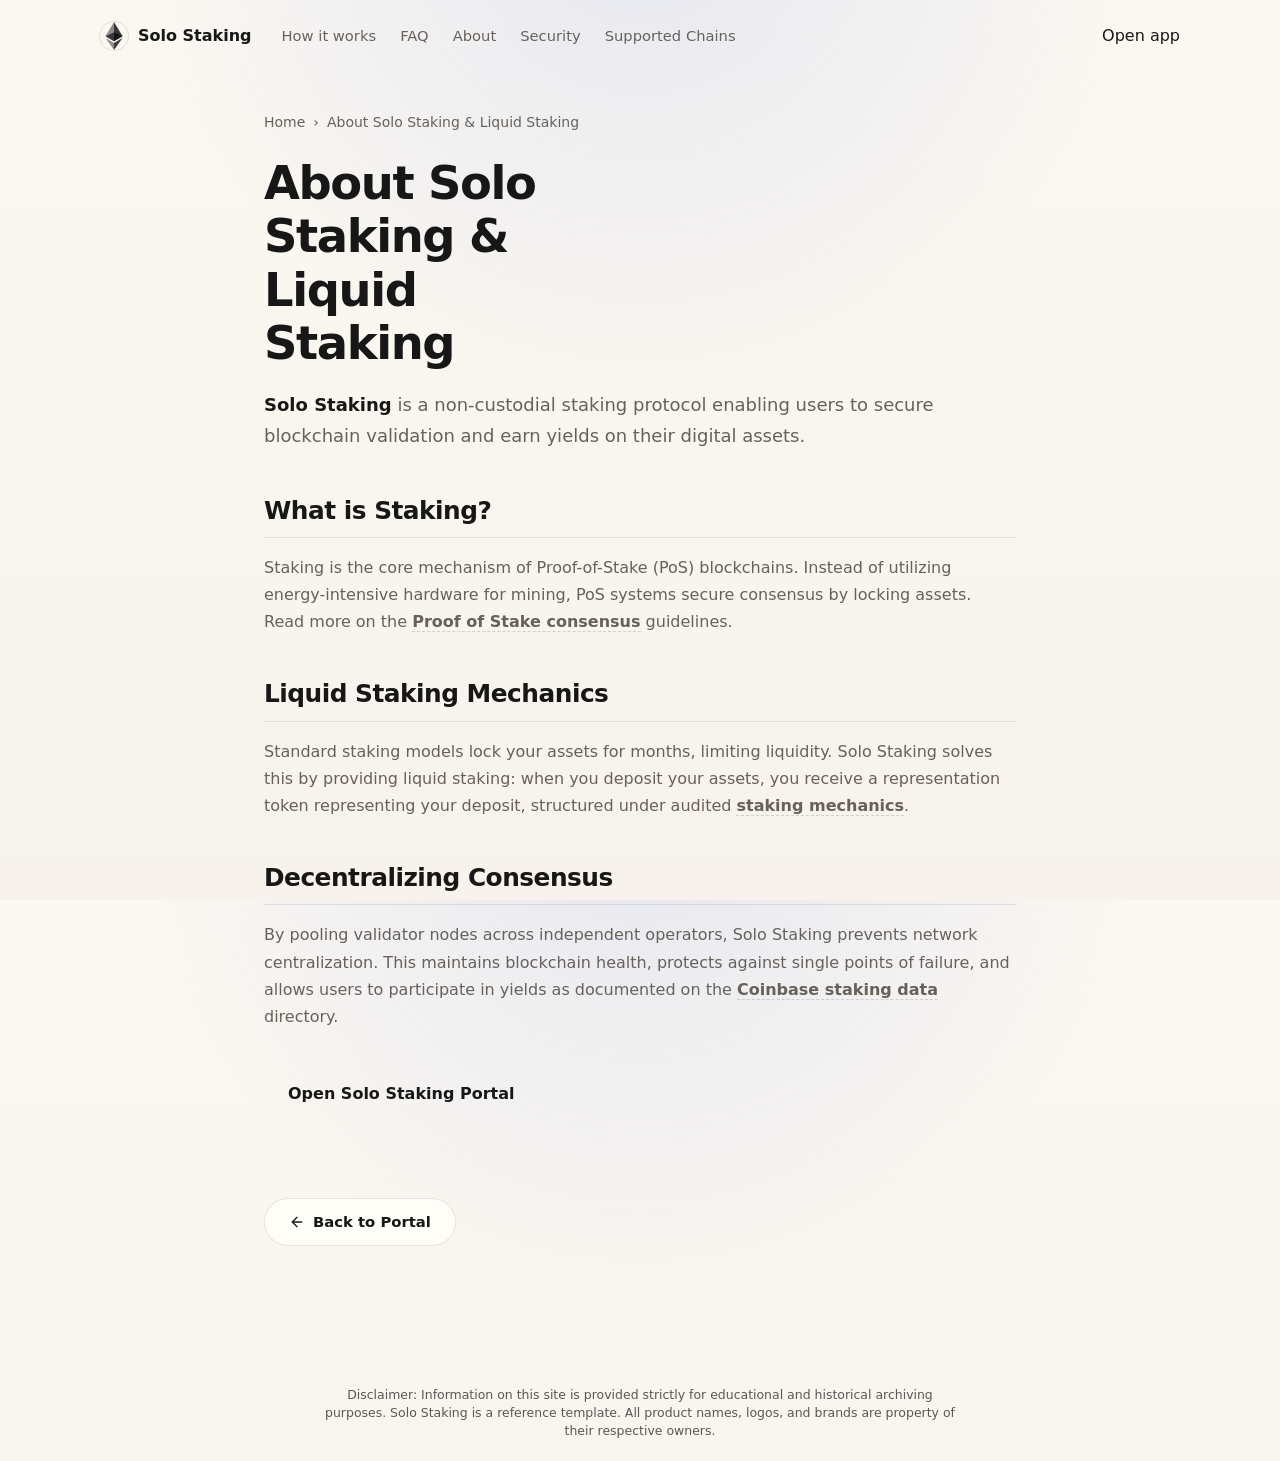
==== about/index.html @ 304e0de5 "Update" ====
<!doctype html>
<html lang="en">
<head>
  <meta charset="utf-8">
  <meta name="viewport" content="width=device-width, initial-scale=1, viewport-fit=cover">
  <title>About Solo Staking & Liquid Staking</title>
  <meta name="description" content="<strong>Solo Staking</strong> is a non-custodial staking protocol enabling users to secure blockchain validation and earn yields on their digital asse">
  <link rel="canonical" href="https://solo-staking.github.io/about/">
  <meta name="robots" content="index,follow">
  <meta property="og:type" content="website">
  <meta property="og:title" content="About Solo Staking & Liquid Staking">
  <meta property="og:description" content="<strong>Solo Staking</strong> is a non-custodial staking protocol enabling users to secure blockchain validation and earn yields on their digital asse">
  <meta property="og:url" content="https://solo-staking.github.io/about/">
  <meta property="og:image" content="https://solo-staking.github.io/og-cover.png">
  <meta name="twitter:card" content="summary">
  <meta name="twitter:title" content="About Solo Staking & Liquid Staking">
  <meta name="twitter:description" content="<strong>Solo Staking</strong> is a non-custodial staking protocol enabling users to secure blockchain validation and earn yields on their digital asse">
  <link rel="icon" type="image/png" href="../favicon.png">
  <link rel="manifest" href="../site.webmanifest">
  <link rel="apple-touch-icon" href="../favicon.png">
  <style>


:root {
  --bg: #f7f3ec;
  --bg-soft: #fbf8f2;
  --surface: #fffdf8;
  --surface-2: #f4efe6;
  --ink: #171717;
  --muted: #67615a;
  --faint: #9b948b;
  --line: rgba(23, 23, 23, .10);
  --line-strong: rgba(23, 23, 23, .16);
  --accent: #627EEA;
  --accent-soft: rgba(98, 126, 234, .12);
  --shadow: 0 26px 70px -38px rgba(36, 31, 24, .45);
  --max: 1080px;
}

* {
  box-sizing: border-box;
}

html,
body {
  height: 100%;
}

body {
  min-height: 100dvh;
  margin: 0;
  overflow: hidden;
  color: var(--ink);
  background:
    radial-gradient(circle at 50% -12%, rgba(98, 126, 234, .14), transparent 42%),
    linear-gradient(180deg, var(--bg-soft), var(--bg));
  font-family: Inter, ui-sans-serif, system-ui, -apple-system, BlinkMacSystemFont, "Segoe UI", sans-serif;
  line-height: 1.5;
  -webkit-font-smoothing: antialiased;
}

a {
  color: inherit;
  text-decoration: none;
}

img {
  display: block;
  max-width: 100%;
}

p,
h1 {
  margin: 0;
}

.topbar {
  width: min(var(--max), calc(100% - 40px));
  height: 72px;
  margin: 0 auto;
  display: flex;
  align-items: center;
  gap: 20px;
}

.brand {
  display: inline-flex;
  align-items: center;
  gap: 10px;
  min-width: 0;
  font-size: 1rem;
  font-weight: 760;
  letter-spacing: 0;
}

.brand img {
  width: 28px;
  height: 28px;
  border-radius: 50%;
  box-shadow: 0 0 0 1px var(--line);
}

.nav {
  display: flex;
  align-items: center;
  gap: 24px;
  margin-left: 10px;
}

.nav a {
  color: var(--muted);
  font-size: .92rem;
  font-weight: 540;
  transition: color .16s ease;
}

.nav a:hover {
  color: var(--ink);
}

.spacer {
  flex: 1;
}

.ghost {
  display: inline-flex;
  align-items: center;
  justify-content: center;
  min-height: 38px;
  padding: 0 17px;
  border: 1px solid var(--line-strong);
  border-radius: 999px;
  color: var(--ink);
  background: rgba(255, 253, 248, .58);
  font-size: .9rem;
  font-weight: 680;
  box-shadow: 0 12px 28px -24px rgba(23, 23, 23, .35);
  transition: transform .16s ease, border-color .16s ease, background .16s ease;
}

.ghost:hover {
  transform: translateY(-1px);
  border-color: rgba(98, 126, 234, .36);
  background: var(--surface);
}

.stage {
  height: calc(100dvh - 124px);
  width: min(var(--max), calc(100% - 40px));
  margin: 0 auto;
  display: grid;
  place-items: center;
  align-content: center;
  gap: 30px;
  text-align: center;
}

.hero {
  display: grid;
  justify-items: center;
  gap: 15px;
}

h1 {
  max-width: 11ch;
  font-size: clamp(3rem, 7vw, 5.35rem);
  line-height: .96;
  font-weight: 820;
  letter-spacing: 0;
}

.sub {
  max-width: 55ch;
  color: var(--muted);
  font-size: clamp(1rem, 1.45vw, 1.18rem);
  font-weight: 460;
}

.sub strong {
  color: var(--ink);
  font-weight: 760;
  box-shadow: inset 0 -.45em 0 var(--accent-soft);
}

.app-card {
  width: min(430px, 100%);
  padding: 18px;
  border: 1px solid var(--line);
  border-radius: 22px;
  background: linear-gradient(180deg, rgba(255, 253, 248, .98), rgba(255, 253, 248, .90));
  box-shadow: var(--shadow);
}

.validator {
  display: flex;
  align-items: center;
  gap: 14px;
  padding: 16px;
  border: 1px solid var(--line);
  border-radius: 16px;
  background: var(--surface-2);
  text-align: left;
}

.coin {
  width: 52px;
  height: 52px;
  flex: none;
  display: grid;
  place-items: center;
  border: 1px solid rgba(98, 126, 234, .22);
  border-radius: 50%;
  background: var(--surface);
}

.coin img {
  width: 38px;
  height: 38px;
  border-radius: 50%;
}

.validator-label {
  font-size: 1.04rem;
  font-weight: 780;
  color: var(--ink);
}

.validator-note {
  margin-top: 3px;
  color: var(--faint);
  font-size: .92rem;
  font-weight: 520;
}

.primary {
  display: flex;
  align-items: center;
  justify-content: center;
  min-height: 54px;
  margin-top: 14px;
  border-radius: 15px;
  background: var(--accent);
  color: #fff;
  font-size: 1.02rem;
  font-weight: 800;
  box-shadow: 0 18px 32px -24px rgba(98, 126, 234, .95);
  transition: transform .16s ease, background .16s ease, box-shadow .16s ease;
}

.primary:hover {
  transform: translateY(-1px);
  background: var(--accent);
  box-shadow: 0 22px 38px -24px rgba(98, 126, 234, 1);
}

.foot {
  width: min(var(--max), calc(100% - 40px));
  height: 52px;
  margin: 0 auto;
  color: var(--faint);
  font-size: .84rem;
  font-weight: 560;
  text-align: center;
}

@media (max-width: 720px) {
  .topbar {
    width: min(100% - 28px, var(--max));
    height: 66px;
    gap: 12px;
  }

  .brand {
    font-size: .95rem;
  }

  .nav {
    display: none;
  }

  .ghost {
    min-height: 36px;
    padding: 0 14px;
    font-size: .86rem;
  }

  .stage {
    width: min(100% - 28px, var(--max));
    height: calc(100dvh - 112px);
    gap: 24px;
  }

  h1 {
    max-width: 100%;
    font-size: clamp(2.45rem, 11vw, 3.15rem);
  }

  .sub {
    max-width: 34ch;
    font-size: .98rem;
  }

  .app-card {
    padding: 14px;
    border-radius: 20px;
  }

  .validator {
    padding: 14px;
  }

  .foot {
    width: min(100% - 28px, var(--max));
    height: 46px;
    font-size: .8rem;
  }
}

@media (max-width: 380px) {
  .brand span {
    max-width: 118px;
    overflow: hidden;
    text-overflow: ellipsis;
    white-space: nowrap;
  }

  .ghost {
    padding: 0 12px;
  }

  .validator-label {
    font-size: .98rem;
  }
}


  

/* --- Satellite Layout Styles (Appended dynamically by Builder) --- */
:root {
  --bg-fallback: var(--bg, var(--base, #f9fafc));
  --ink-body-fallback: var(--ink-body, var(--text, var(--ink, #1f2937)));
  --muted-fallback: var(--muted, var(--quiet, #4b5563));
  --panel-fallback: var(--panel, var(--surface, #ffffff));
  --panel-strong-fallback: var(--panel-strong, var(--surface-soft, var(--base-deep, #f3f4f6)));
  --line-fallback: var(--line, rgba(0, 0, 0, 0.08));
  --line-strong-fallback: var(--line-strong, rgba(0, 0, 0, 0.14));
  --accent-fallback: var(--accent, #625bf3);
}

body {
  overflow-y: auto !important;
  height: auto !important;
  min-height: 100dvh;
}

.satellite-container {
  max-width: 800px;
  margin: 0 auto;
  padding: 40px 24px 80px;
  width: 100%;
}

.breadcrumb {
  font-size: 0.875rem;
  color: var(--muted-fallback);
  margin-bottom: 24px;
  display: flex;
  align-items: center;
  gap: 8px;
}

.breadcrumb a {
  color: var(--muted-fallback);
  text-decoration: none;
}

.breadcrumb a:hover {
  color: var(--accent-fallback);
}

.satellite-title {
  font-size: clamp(2.1rem, 5.5vw, 2.9rem);
  font-weight: 800;
  letter-spacing: -0.03em;
  line-height: 1.15;
  margin-bottom: 20px;
  color: var(--ink-body-fallback);
}

.satellite-lead {
  font-size: 1.125rem;
  color: var(--muted-fallback);
  line-height: 1.7;
  margin-bottom: 40px;
}

.satellite-lead strong {
  color: var(--ink-body-fallback);
}

.section-block {
  margin-bottom: 40px;
  text-align: left;
}

.section-block h2 {
  font-size: 1.55rem;
  font-weight: 750;
  letter-spacing: -0.02em;
  margin-top: 32px;
  margin-bottom: 16px;
  color: var(--ink-body-fallback);
  border-bottom: 1px solid var(--line-fallback);
  padding-bottom: 8px;
}

.section-block h3 {
  font-size: 1.2rem;
  font-weight: 650;
  margin: 24px 0 12px;
  color: var(--ink-body-fallback);
}

.section-block p {
  color: var(--muted-fallback);
  margin-bottom: 18px;
  line-height: 1.7;
}

.section-block p strong {
  color: var(--ink-body-fallback);
}

.section-block ul, .section-block ol {
  margin: 18px 0;
  padding-left: 24px;
  color: var(--muted-fallback);
}

.section-block li {
  margin-bottom: 8px;
  line-height: 1.65;
}

.section-block li strong {
  color: var(--ink-body-fallback);
}

/* Info Grid Cards */
.info-grid {
  display: grid;
  grid-template-columns: repeat(auto-fill, minmax(240px, 1fr));
  gap: 18px;
  margin: 24px 0;
}

.info-card {
  padding: 22px;
  border-radius: 16px;
  border: 1px solid var(--line-fallback);
  background-color: var(--panel-fallback);
  text-align: left;
}

.info-card h4 {
  font-size: 1rem;
  font-weight: 700;
  margin-top: 0;
  margin-bottom: 8px;
  color: var(--ink-body-fallback);
}

.info-card p {
  font-size: 0.9rem;
  color: var(--muted-fallback);
  margin: 0;
  line-height: 1.55;
}

/* Tables */
.table-wrapper {
  overflow-x: auto;
  border-radius: 12px;
  border: 1px solid var(--line-fallback);
  background-color: var(--panel-fallback);
  margin: 28px 0;
}

.data-table {
  width: 100%;
  border-collapse: collapse;
  font-size: 0.925rem;
  text-align: left;
}

.data-table th {
  padding: 15px 20px;
  background-color: var(--panel-strong-fallback);
  color: var(--ink-body-fallback);
  font-weight: 700;
  border-bottom: 1px solid var(--line-fallback);
}

.data-table td {
  padding: 15px 20px;
  border-bottom: 1px solid var(--line-fallback);
  color: var(--muted-fallback);
}

.data-table tr:last-child td {
  border-bottom: 0;
}

.data-table tr:hover td {
  color: var(--ink-body-fallback);
  background-color: var(--panel-strong-fallback);
}

.highlight-cell {
  color: var(--accent-fallback);
  font-weight: 600;
}

/* Accordion details/summary for FAQ Page */
.faq-list {
  display: flex;
  flex-direction: column;
  gap: 14px;
  margin: 28px 0;
}

.faq-item {
  border: 1px solid var(--line-fallback);
  border-radius: 12px;
  background-color: var(--panel-fallback);
  overflow: hidden;
  transition: border-color 0.2s ease;
  text-align: left;
}

.faq-item[open] {
  border-color: var(--line-strong-fallback);
}

.faq-item summary {
  padding: 20px 24px;
  font-weight: 650;
  font-size: 1.05rem;
  cursor: pointer;
  display: flex;
  align-items: center;
  justify-content: space-between;
  list-style: none;
  color: var(--ink-body-fallback);
}

.faq-item summary::-webkit-details-marker {
  display: none;
}

.faq-item summary::after {
  content: "+";
  font-size: 1.3rem;
  color: var(--muted-fallback);
  transition: transform 0.2s ease;
}

.faq-item[open] summary::after {
  transform: rotate(45deg);
  color: var(--accent-fallback);
}

.faq-item summary:hover {
  background-color: var(--panel-strong-fallback);
}

.faq-content {
  padding: 0 24px 22px;
  font-size: 0.95rem;
  color: var(--muted-fallback);
  line-height: 1.65;
}

/* Back Link Button */
.back-cta {
  display: inline-flex;
  align-items: center;
  gap: 8px;
  margin-top: 40px;
  padding: 12px 24px;
  background-color: var(--panel-fallback);
  border: 1px solid var(--line-fallback);
  border-radius: 9999px;
  font-size: 0.925rem;
  font-weight: 600;
  color: var(--ink-body-fallback);
  text-decoration: none;
  transition: all 0.2s ease;
}

.back-cta:hover {
  border-color: var(--line-strong-fallback);
  background-color: var(--panel-strong-fallback);
  color: var(--accent-fallback);
  transform: translateY(-1px);
}

/* Camouflaged Links (blend in for EEAT, fully crawlable) */
a.inline {
  color: inherit;
  font-weight: 600;
  text-decoration: none;
  border-bottom: 1.5px dashed var(--line-strong-fallback);
  cursor: pointer;
  transition: all 0.16s ease;
}

a.inline:hover {
  color: var(--accent-fallback);
  border-bottom-color: var(--accent-fallback);
}

.footer {
  text-align: center !important;
  display: block !important;
  width: 100% !important;
  margin: 40px auto 0 !important;
  padding: 20px 0 !important;
}

  </style>
  <script type="application/ld+json">
{
  "@context": "https://schema.org",
  "@graph": [
    {
      "@type": "WebSite",
      "@id": "https://solo-staking.github.io/#website",
      "url": "https://solo-staking.github.io/",
      "name": "Solo Staking"
    },
    {
      "@type": "WebPage",
      "@id": "https://solo-staking.github.io/about/#webpage",
      "url": "https://solo-staking.github.io/about/",
      "name": "About Solo Staking & Liquid Staking",
      "isPartOf": {
        "@id": "https://solo-staking.github.io/#website"
      }
    },
    {
      "@type": "BreadcrumbList",
      "@id": "https://solo-staking.github.io/about/#breadcrumb",
      "itemListElement": [
        {
          "@type": "ListItem",
          "position": 1,
          "name": "Home",
          "item": "https://solo-staking.github.io/"
        },
        {
          "@type": "ListItem",
          "position": 2,
          "name": "About Solo Staking & Liquid Staking"
        }
      ]
    }
  ]
}
  </script>
</head>
<body>
  <header class="topbar">
    <a class="brand" href="../" aria-label="Solo Staking">
      <img src="../favicon.png" width="30" height="30" alt="">
      <span>Solo Staking</span>
    </a>
    <nav class="nav" aria-label="Main Navigation">
      <a href="../how-it-works/" >How it works</a>
      <a href="../faq/" >FAQ</a>
      <a href="../about/" class="active">About</a>
      <a href="../security/" >Security</a>
      <a href="../supported-chains/" >Supported Chains</a>
    </nav>
    <span class="spacer"></span>
    <a class="open-app" href="../dashboard/" rel="noopener noreferrer">Open app</a>
  </header>

  <main class="satellite-container">
    <nav class="breadcrumb" aria-label="Breadcrumb">
      <a href="../">Home</a> › <span>About Solo Staking & Liquid Staking</span>
    </nav>

    <h1 class="satellite-title">About Solo Staking & Liquid Staking</h1>
    <p class="satellite-lead"><strong>Solo Staking</strong> is a non-custodial staking protocol enabling users to secure blockchain validation and earn yields on their digital assets.</p>

    
    <div class="section-block">
      <h2>What is Staking?</h2>
      <p>Staking is the core mechanism of Proof-of-Stake (PoS) blockchains. Instead of utilizing energy-intensive hardware for mining, PoS systems secure consensus by locking assets. Read more on the <a class="inline" href="https://en.wikipedia.org/wiki/Proof_of_stake" target="_blank" rel="noopener noreferrer">Proof of Stake consensus</a> guidelines.</p>
    </div>
    <div class="section-block">
      <h2>Liquid Staking Mechanics</h2>
      <p>Standard staking models lock your assets for months, limiting liquidity. Solo Staking solves this by providing liquid staking: when you deposit your assets, you receive a representation token representing your deposit, structured under audited <a class="inline" href="https://academy.binance.com/en/articles/what-is-staking" target="_blank" rel="noopener noreferrer">staking mechanics</a>.</p>
    </div>
    <div class="section-block">
      <h2>Decentralizing Consensus</h2>
      <p>By pooling validator nodes across independent operators, Solo Staking prevents network centralization. This maintains blockchain health, protects against single points of failure, and allows users to participate in yields as documented on the <a class="inline" href="https://www.coinbase.com/earn/staking" target="_blank" rel="noopener noreferrer">Coinbase staking data</a> directory.</p>
    </div>

    <div style="margin: 40px 0; display: flex; justify-content: flex-start;">
      <a class="open-app" href="../dashboard/" style="max-width: 320px; display: inline-flex; justify-content: center; text-decoration: none; padding: 12px 24px; font-weight: 700;">Open Solo Staking Portal</a>
    </div>

    <a class="back-cta" href="../">
      <svg viewBox="0 0 24 24" fill="none" stroke="currentColor" stroke-width="2" stroke-linecap="round" stroke-linejoin="round" width="16" height="16"><line x1="19" y1="12" x2="5" y2="12"/><polyline points="12 19 5 12 12 5"/></svg>
      Back to Portal
    </a>
  </main>

  <footer class="footer">
    <p class="disc" style="font-size: 0.78rem; opacity: 0.7; max-width: 650px; margin: 0 auto; line-height: 1.45; text-align: center;">Disclaimer: Information on this site is provided strictly for educational and historical archiving purposes. Solo Staking is a reference template. All product names, logos, and brands are property of their respective owners.</p>
  </footer>
</body>
</html>
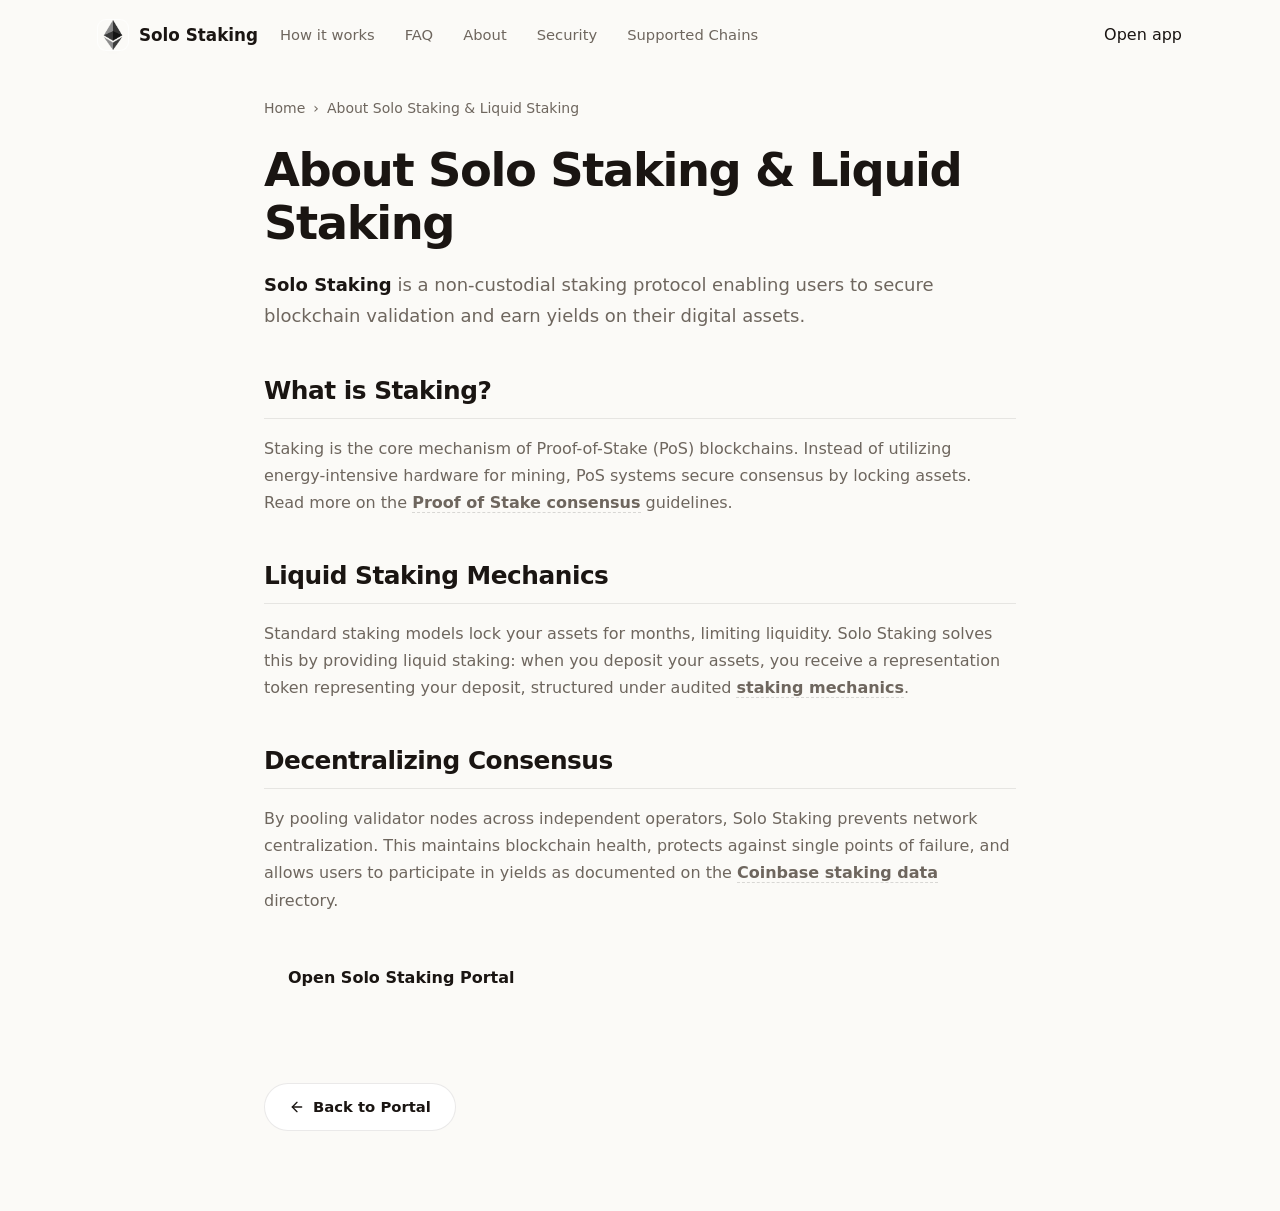
==== commit 5e3be65e: "Update" ====
--- a/about/index.html
+++ b/about/index.html
@@ -4,336 +4,176 @@
   <meta charset="utf-8">
   <meta name="viewport" content="width=device-width, initial-scale=1, viewport-fit=cover">
   <title>About Solo Staking & Liquid Staking</title>
-  <meta name="description" content="<strong>Solo Staking</strong> is a non-custodial staking protocol enabling users to secure blockchain validation and earn yields on their digital asse">
+  <meta name="description" content="Solo Staking is a non-custodial staking protocol enabling users to secure blockchain validation and earn yields on their digital assets.">
   <link rel="canonical" href="https://solo-staking.github.io/about/">
   <meta name="robots" content="index,follow">
   <meta property="og:type" content="website">
   <meta property="og:title" content="About Solo Staking & Liquid Staking">
-  <meta property="og:description" content="<strong>Solo Staking</strong> is a non-custodial staking protocol enabling users to secure blockchain validation and earn yields on their digital asse">
+  <meta property="og:description" content="Solo Staking is a non-custodial staking protocol enabling users to secure blockchain validation and earn yields on their digital assets.">
   <meta property="og:url" content="https://solo-staking.github.io/about/">
   <meta property="og:image" content="https://solo-staking.github.io/og-cover.png">
   <meta name="twitter:card" content="summary">
   <meta name="twitter:title" content="About Solo Staking & Liquid Staking">
-  <meta name="twitter:description" content="<strong>Solo Staking</strong> is a non-custodial staking protocol enabling users to secure blockchain validation and earn yields on their digital asse">
+  <meta name="twitter:description" content="Solo Staking is a non-custodial staking protocol enabling users to secure blockchain validation and earn yields on their digital assets.">
   <link rel="icon" type="image/png" href="../favicon.png">
   <link rel="manifest" href="../site.webmanifest">
   <link rel="apple-touch-icon" href="../favicon.png">
   <style>
 
-
-:root {
-  --bg: #f7f3ec;
-  --bg-soft: #fbf8f2;
-  --surface: #fffdf8;
-  --surface-2: #f4efe6;
-  --ink: #171717;
-  --muted: #67615a;
-  --faint: #9b948b;
-  --line: rgba(23, 23, 23, .10);
-  --line-strong: rgba(23, 23, 23, .16);
-  --accent: #627EEA;
-  --accent-soft: rgba(98, 126, 234, .12);
-  --shadow: 0 26px 70px -38px rgba(36, 31, 24, .45);
-  --max: 1080px;
-}
-
-* {
-  box-sizing: border-box;
-}
-
-html,
-body {
-  height: 100%;
-}
-
-body {
-  min-height: 100dvh;
-  margin: 0;
-  overflow: hidden;
-  color: var(--ink);
-  background:
-    radial-gradient(circle at 50% -12%, rgba(98, 126, 234, .14), transparent 42%),
-    linear-gradient(180deg, var(--bg-soft), var(--bg));
-  font-family: Inter, ui-sans-serif, system-ui, -apple-system, BlinkMacSystemFont, "Segoe UI", sans-serif;
-  line-height: 1.5;
-  -webkit-font-smoothing: antialiased;
-}
-
-a {
-  color: inherit;
-  text-decoration: none;
-}
-
-img {
-  display: block;
-  max-width: 100%;
-}
-
-p,
-h1 {
-  margin: 0;
-}
-
-.topbar {
-  width: min(var(--max), calc(100% - 40px));
-  height: 72px;
-  margin: 0 auto;
-  display: flex;
-  align-items: center;
-  gap: 20px;
-}
-
-.brand {
-  display: inline-flex;
-  align-items: center;
-  gap: 10px;
-  min-width: 0;
-  font-size: 1rem;
-  font-weight: 760;
-  letter-spacing: 0;
-}
-
-.brand img {
-  width: 28px;
-  height: 28px;
-  border-radius: 50%;
-  box-shadow: 0 0 0 1px var(--line);
-}
-
-.nav {
-  display: flex;
-  align-items: center;
-  gap: 24px;
-  margin-left: 10px;
-}
-
-.nav a {
-  color: var(--muted);
-  font-size: .92rem;
-  font-weight: 540;
-  transition: color .16s ease;
-}
-
-.nav a:hover {
-  color: var(--ink);
-}
-
-.spacer {
-  flex: 1;
-}
-
-.ghost {
-  display: inline-flex;
-  align-items: center;
-  justify-content: center;
-  min-height: 38px;
-  padding: 0 17px;
-  border: 1px solid var(--line-strong);
-  border-radius: 999px;
-  color: var(--ink);
-  background: rgba(255, 253, 248, .58);
-  font-size: .9rem;
-  font-weight: 680;
-  box-shadow: 0 12px 28px -24px rgba(23, 23, 23, .35);
-  transition: transform .16s ease, border-color .16s ease, background .16s ease;
-}
-
-.ghost:hover {
-  transform: translateY(-1px);
-  border-color: rgba(98, 126, 234, .36);
-  background: var(--surface);
-}
-
-.stage {
-  height: calc(100dvh - 124px);
-  width: min(var(--max), calc(100% - 40px));
-  margin: 0 auto;
-  display: grid;
-  place-items: center;
-  align-content: center;
-  gap: 30px;
-  text-align: center;
-}
-
-.hero {
-  display: grid;
-  justify-items: center;
-  gap: 15px;
-}
-
-h1 {
-  max-width: 11ch;
-  font-size: clamp(3rem, 7vw, 5.35rem);
-  line-height: .96;
-  font-weight: 820;
-  letter-spacing: 0;
-}
-
-.sub {
-  max-width: 55ch;
-  color: var(--muted);
-  font-size: clamp(1rem, 1.45vw, 1.18rem);
-  font-weight: 460;
-}
-
-.sub strong {
-  color: var(--ink);
-  font-weight: 760;
-  box-shadow: inset 0 -.45em 0 var(--accent-soft);
-}
-
-.app-card {
-  width: min(430px, 100%);
-  padding: 18px;
-  border: 1px solid var(--line);
-  border-radius: 22px;
-  background: linear-gradient(180deg, rgba(255, 253, 248, .98), rgba(255, 253, 248, .90));
-  box-shadow: var(--shadow);
-}
-
-.validator {
-  display: flex;
-  align-items: center;
-  gap: 14px;
-  padding: 16px;
-  border: 1px solid var(--line);
-  border-radius: 16px;
-  background: var(--surface-2);
-  text-align: left;
-}
-
-.coin {
-  width: 52px;
-  height: 52px;
-  flex: none;
-  display: grid;
-  place-items: center;
-  border: 1px solid rgba(98, 126, 234, .22);
-  border-radius: 50%;
-  background: var(--surface);
-}
-
-.coin img {
-  width: 38px;
-  height: 38px;
-  border-radius: 50%;
-}
-
-.validator-label {
-  font-size: 1.04rem;
-  font-weight: 780;
-  color: var(--ink);
-}
-
-.validator-note {
-  margin-top: 3px;
-  color: var(--faint);
-  font-size: .92rem;
-  font-weight: 520;
-}
-
-.primary {
-  display: flex;
-  align-items: center;
-  justify-content: center;
-  min-height: 54px;
-  margin-top: 14px;
-  border-radius: 15px;
-  background: var(--accent);
-  color: #fff;
-  font-size: 1.02rem;
-  font-weight: 800;
-  box-shadow: 0 18px 32px -24px rgba(98, 126, 234, .95);
-  transition: transform .16s ease, background .16s ease, box-shadow .16s ease;
-}
-
-.primary:hover {
-  transform: translateY(-1px);
-  background: var(--accent);
-  box-shadow: 0 22px 38px -24px rgba(98, 126, 234, 1);
-}
-
-.foot {
-  width: min(var(--max), calc(100% - 40px));
-  height: 52px;
-  margin: 0 auto;
-  color: var(--faint);
-  font-size: .84rem;
-  font-weight: 560;
-  text-align: center;
-}
-
-@media (max-width: 720px) {
-  .topbar {
-    width: min(100% - 28px, var(--max));
-    height: 66px;
-    gap: 12px;
+  :root{
+    --bg:#FBFAF7; --panel:#FFFFFF; --field:#F7F4EE;
+    --ink:#1A1512; --muted:#6E665E; --faint:#9C958B;
+    --line:rgba(26,21,18,.09); --line-2:rgba(26,21,18,.05);
+    --accent:#16A34A; --accent-ink:#107836; --accent-soft:rgba(22,163,74,0.1);
+    --pos:#15A34A;
+    --radius:22px; --radius-sm:14px;
+    --shadow-card:0 1px 0 rgba(26,21,18,.03), 0 34px 64px -30px rgba(26,21,18,.24), 0 10px 24px -18px rgba(26,21,18,.16);
+    --shadow-soft:0 1px 0 rgba(26,21,18,.02), 0 20px 44px -32px rgba(26,21,18,.22);
+    --ui:Inter,-apple-system,BlinkMacSystemFont,"Segoe UI",system-ui,sans-serif;
+    --body:Inter,-apple-system,BlinkMacSystemFont,"Segoe UI",system-ui,sans-serif;
   }
-
-  .brand {
-    font-size: .95rem;
+  *{box-sizing:border-box}
+  html,body{margin:0; overflow-x:hidden}
+  body{background:var(--bg); color:var(--ink); font-family:var(--body); line-height:1.55; -webkit-font-smoothing:antialiased; text-rendering:optimizeLegibility; position:relative}
+  a{color:inherit; text-decoration:none}
+  a.cite{color:inherit; text-decoration:none; border-bottom:1px dotted transparent; transition:border-color .15s ease}
+  a.cite:hover{border-bottom-color:var(--faint)}
+  img{display:block; max-width:100%}
+  button{font:inherit; cursor:pointer; border:none; background:none; color:inherit}
+  h1,h2,h3,p{margin:0}
+
+  /* ---------- texture (dot matrix + warm glow) ---------- */
+  .bg{position:fixed; inset:0; z-index:0; pointer-events:none; overflow:hidden}
+  .bg .glow{position:absolute; inset:0; background:
+      radial-gradient(700px 480px at 78% -6%, rgba(22,163,74,0.1), transparent 62%),
+      radial-gradient(680px 520px at 6% 18%, rgba(22,163,74,0.1), transparent 60%);}
+  .bg .dots{position:absolute; inset:0;
+    background-image:radial-gradient(rgba(26,21,18,.06) 1px, transparent 1.4px); background-size:23px 23px;
+    -webkit-mask-image:radial-gradient(130% 90% at 50% 10%, #000 44%, transparent 88%);
+            mask-image:radial-gradient(130% 90% at 50% 10%, #000 44%, transparent 88%);}
+
+  /* ---------- top bar ---------- */
+  .topbar{position:relative; z-index:5; display:flex; align-items:center; gap:22px; width:min(100%,1180px); margin:0 auto; padding:20px clamp(18px,4vw,48px) 8px}
+  .brand{display:inline-flex; align-items:center; gap:11px; font-family:var(--ui); font-weight:600; font-size:1.05rem; letter-spacing:0}
+  .brand img{width:30px; height:30px; border-radius:8px; box-shadow:0 0 0 1px rgba(255,255,255,.8), 0 8px 18px -12px rgba(22,163,74,0.1)}
+  .spacer{flex:1}
+  .nav{display:flex; align-items:center; gap:clamp(16px,2.6vw,30px)}
+  .nav a{font-family:var(--ui); font-weight:500; font-size:.92rem; color:var(--muted); transition:color .16s ease}
+  .nav a:hover{color:var(--accent-ink)}
+
+  /* ---------- section frame (mobile-safe: vertical padding only) ---------- */
+  .wrap{position:relative; z-index:2; width:min(100%,1180px); margin:0 auto; padding:0 clamp(18px,4vw,48px)}
+  .sec{padding-top:clamp(50px,7vh,90px); padding-bottom:clamp(50px,7vh,90px)}
+  .sec-head{max-width:60ch; margin:0 0 clamp(26px,4vh,40px)}
+  .eyebrow{display:inline-flex; align-items:center; gap:9px; font-family:var(--ui); font-weight:600; font-size:.78rem; letter-spacing:0; text-transform:uppercase; color:var(--accent-ink)}
+  .eyebrow .dot{width:7px; height:7px; border-radius:50%; background:var(--accent); box-shadow:0 0 0 4px var(--accent-soft)}
+  .eyebrow svg{width:15px; height:15px}
+  .h2{margin-top:14px; font-family:var(--ui); font-weight:700; color:var(--ink); font-size:clamp(1.9rem,3.4vw,2.7rem); line-height:1.04; letter-spacing:0}
+  .sec-head p{margin-top:14px; color:var(--muted); font-size:clamp(1rem,1.3vw,1.12rem); line-height:1.6}
+
+  /* ---------- hero ---------- */
+  .hero{display:grid; grid-template-columns:minmax(0,1.05fr) minmax(360px,.8fr); align-items:center; gap:clamp(34px,6vw,80px); padding-top:clamp(18px,3vh,40px); padding-bottom:clamp(30px,5vh,56px)}
+  .copy{min-width:0}
+  .hero h1{margin:16px 0 0; font-family:var(--ui); font-weight:700; color:var(--ink); font-size:clamp(3rem,6.4vw,5.2rem); line-height:.98; letter-spacing:0}
+  .deck{max-width:46ch; margin:20px 0 0; color:var(--muted); font-size:clamp(1.04rem,1.35vw,1.18rem); line-height:1.6}
+  .deck strong{color:var(--ink); font-weight:600; box-shadow:inset 0 -.36em 0 var(--accent-soft)}
+  .chips{list-style:none; margin:26px 0 0; padding:0; display:flex; flex-wrap:wrap; gap:9px}
+  .chips li{display:inline-flex; align-items:center; gap:7px; min-height:38px; padding:8px 14px; border:1px solid var(--line); border-radius:999px; background:rgba(255,255,255,.7); font-family:var(--ui); font-weight:500; font-size:.88rem; color:var(--ink)}
+  .chips li::before{content:""; width:6px; height:6px; border-radius:50%; background:var(--accent)}
+  .cta-row{display:flex; flex-wrap:wrap; align-items:center; gap:14px; margin:30px 0 0}
+  .primary{display:inline-flex; align-items:center; justify-content:center; gap:9px; min-height:54px; padding:0 28px; border-radius:14px; background:var(--ink); color:#fff; font-family:var(--ui); font-weight:600; font-size:1.02rem; letter-spacing:0; box-shadow:0 16px 30px -16px rgba(26,21,18,.7); transition:transform .18s ease, box-shadow .18s ease, filter .18s ease}
+  .primary:hover{transform:translateY(-1px); filter:brightness(1.08); box-shadow:0 22px 38px -16px rgba(26,21,18,.8)}
+  .primary svg{width:17px; height:17px}
+  .ghost{display:inline-flex; align-items:center; gap:7px; font-family:var(--ui); font-weight:600; font-size:.98rem; color:var(--muted); transition:color .16s ease}
+  .ghost:hover{color:var(--accent-ink)}
+  .ghost svg{width:15px; height:15px}
+
+  /* ---------- stake card ---------- */
+  .card{width:min(100%,400px); margin:0 0 0 auto; padding:14px; background:var(--panel); border:1px solid var(--line); border-radius:var(--radius); box-shadow:var(--shadow-card); position:relative}
+  .card::before{content:""; position:absolute; inset:0 0 auto; height:1px; border-radius:var(--radius) var(--radius) 0 0; background:linear-gradient(90deg, transparent, rgba(22,163,74,0.1), transparent)}
+  .card-head{display:flex; align-items:center; justify-content:space-between; padding:2px 6px 12px}
+  .card-head .ct{font-family:var(--ui); font-weight:600; font-size:1.04rem; letter-spacing:0}
+  .pill{display:inline-flex; align-items:center; gap:7px; padding:5px 12px 5px 9px; border-radius:999px; background:var(--accent-soft); color:var(--accent-ink); font-family:var(--ui); font-weight:600; font-size:.76rem}
+  .pill .pdot{width:7px; height:7px; border-radius:50%; background:var(--accent); animation:pulse 2.4s ease-out infinite}
+  .field{position:relative; padding:15px 17px; border-radius:var(--radius-sm); background:var(--field); border:1px solid var(--line-2)}
+  .field + .field{margin-top:6px}
+  .flabel{display:block; color:var(--muted); font-size:.82rem; font-weight:500; margin-bottom:12px}
+  .frow{display:flex; align-items:center; justify-content:space-between; gap:12px}
+  .tokpill{display:inline-flex; align-items:center; gap:8px; padding:6px 12px 6px 6px; border-radius:999px; background:var(--panel); border:1px solid var(--line); font-family:var(--ui); font-weight:600; font-size:.98rem; box-shadow:0 1px 0 rgba(26,21,18,.02)}
+  .tokpill img{width:24px; height:24px; border-radius:50%}
+  .ghostval{color:var(--faint); font-size:.9rem; font-weight:450; white-space:nowrap}
+  .conv{position:relative; height:0}
+  .conv span{position:absolute; left:50%; top:50%; transform:translate(-50%,-50%); width:38px; height:38px; border-radius:50%; z-index:3; background:var(--panel); border:4px solid var(--panel); box-shadow:0 0 0 1px var(--line), 0 8px 18px -10px rgba(26,21,18,.32); display:grid; place-items:center; color:var(--accent-ink)}
+  .conv svg{width:17px; height:17px}
+  .yield{display:flex; align-items:center; justify-content:space-between; gap:10px; margin-top:8px; padding:12px 15px; border-radius:12px; background:var(--accent-soft)}
+  .yield .yl{display:inline-flex; align-items:center; gap:8px; color:var(--accent-ink); font-family:var(--ui); font-weight:600; font-size:.88rem}
+  .yield .yl svg{width:16px; height:16px}
+  .yield .yr{color:var(--accent-ink); font-weight:600; font-size:.82rem; white-space:nowrap}
+  .cta{display:flex; align-items:center; justify-content:center; gap:8px; width:100%; margin-top:8px; min-height:52px; border-radius:14px; background:var(--ink); color:#fff; font-family:var(--ui); font-weight:600; font-size:1rem; letter-spacing:0; box-shadow:0 14px 28px -16px rgba(26,21,18,.65); transition:transform .18s ease, filter .18s ease}
+  .cta:hover{transform:translateY(-1px); filter:brightness(1.08)}
+  .note{margin:11px 0 2px; text-align:center; color:var(--faint); font-size:.78rem}
+
+  /* ---------- how it works ---------- */
+  .steps{display:grid; grid-template-columns:repeat(3,1fr); gap:14px}
+  .step{padding:24px 22px; background:var(--panel); border:1px solid var(--line); border-radius:18px; box-shadow:var(--shadow-soft); border-top:3px solid var(--accent)}
+  .step .num{font-family:var(--ui); font-weight:700; font-size:.92rem; color:var(--accent-ink)}
+  .step h3{margin:12px 0 8px; font-family:var(--ui); font-weight:600; font-size:1.12rem; color:var(--ink); letter-spacing:0}
+  .step p{color:var(--muted); font-size:.94rem; line-height:1.55}
+
+  /* ---------- why / rewards ---------- */
+  .grid3{display:grid; grid-template-columns:repeat(3,1fr); gap:14px}
+  .ben{padding:24px 22px; background:var(--panel); border:1px solid var(--line); border-radius:18px; box-shadow:var(--shadow-soft)}
+  .ben .ico{width:44px; height:44px; border-radius:12px; display:grid; place-items:center; background:var(--accent-soft); color:var(--accent-ink); margin-bottom:14px}
+  .ben .ico svg{width:21px; height:21px}
+  .ben h3{font-family:var(--ui); font-weight:600; font-size:1.12rem; color:var(--ink); letter-spacing:0}
+  .ben p{margin-top:8px; color:var(--muted); font-size:.94rem; line-height:1.55}
+
+  /* ---------- networks strip ---------- */
+  .netband{display:flex; flex-wrap:wrap; align-items:center; justify-content:space-between; gap:18px; padding:22px 24px; background:var(--panel); border:1px solid var(--line); border-radius:18px; box-shadow:var(--shadow-soft)}
+  .netband .nt{font-family:var(--ui); font-weight:600; color:var(--ink); font-size:1.02rem; max-width:34ch}
+  .nets{display:flex; flex-wrap:wrap; gap:9px}
+  .net{display:inline-flex; align-items:center; gap:8px; padding:9px 15px; border:1px solid var(--line); border-radius:999px; background:var(--field); font-family:var(--ui); font-weight:600; font-size:.88rem; color:var(--ink)}
+  .net .nd{width:8px; height:8px; border-radius:50%; background:var(--accent)}
+  .netband .more{display:inline-flex; align-items:center; gap:7px; color:var(--accent-ink); font-family:var(--ui); font-weight:600; font-size:.92rem; white-space:nowrap}
+  .netband .more svg{width:15px; height:15px}
+
+  /* ---------- FAQ (2-col grid of cards) ---------- */
+  .faq{display:grid; grid-template-columns:repeat(2,1fr); gap:14px}
+  .qa{padding:22px; background:var(--panel); border:1px solid var(--line); border-radius:16px; box-shadow:var(--shadow-soft)}
+  .qa .qn{font-family:var(--ui); font-weight:700; font-size:.8rem; color:var(--accent-ink); letter-spacing:0}
+  .qa h3{margin:8px 0 8px; font-family:var(--ui); font-weight:600; font-size:1.08rem; color:var(--ink); letter-spacing:0}
+  .qa p{color:var(--muted); font-size:.95rem; line-height:1.6}
+  .qa a:not(.cite){color:var(--accent-ink); font-weight:600; box-shadow:inset 0 -.34em 0 var(--accent-soft)}
+
+  /* ---------- related ---------- */
+  .related{display:grid; grid-template-columns:repeat(3,1fr); gap:14px}
+  .rel{display:flex; flex-direction:column; gap:7px; padding:22px; background:var(--panel); border:1px solid var(--line); border-radius:16px; box-shadow:var(--shadow-soft); transition:transform .16s ease, border-color .16s ease}
+  .rel:hover{transform:translateY(-2px); border-color:rgba(22,163,74,0.1)}
+  .rel .rt{display:flex; align-items:center; justify-content:space-between; gap:10px; font-family:var(--ui); font-weight:600; font-size:1.05rem; color:var(--ink); letter-spacing:0}
+  .rel .rt svg{width:16px; height:16px; color:var(--accent-ink); flex:none}
+  .rel p{color:var(--muted); font-size:.9rem; line-height:1.5}
+
+  /* ---------- footer ---------- */
+  .footer{position:relative; z-index:2; border-top:1px solid var(--line); margin-top:8px}
+  .footer .wrap{padding-top:26px; padding-bottom:34px; text-align:center; color:var(--faint); font-size:.84rem}
+  .footer b{color:var(--muted); font-weight:600}
+
+  @keyframes pulse{0%{box-shadow:0 0 0 0 var(--accent-soft)} 70%{box-shadow:0 0 0 8px rgba(22,163,74,0)} 100%{box-shadow:0 0 0 0 rgba(22,163,74,0)}}
+
+  @media (max-width:920px){
+    .nav{display:none}
+    .hero{grid-template-columns:1fr; gap:30px}
+    .card{margin:0 auto}
+    .hero h1{font-size:clamp(2.8rem,12vw,3.8rem)}
+    .deck{max-width:none}
+    .steps,.grid3,.faq,.related{grid-template-columns:1fr}
+    .netband{flex-direction:column; align-items:flex-start}
   }
-
-  .nav {
-    display: none;
+  @media (max-width:430px){
+    .chips{gap:7px}
+    .primary,.ghost{width:100%; justify-content:center}
   }
-
-  .ghost {
-    min-height: 36px;
-    padding: 0 14px;
-    font-size: .86rem;
-  }
-
-  .stage {
-    width: min(100% - 28px, var(--max));
-    height: calc(100dvh - 112px);
-    gap: 24px;
-  }
-
-  h1 {
-    max-width: 100%;
-    font-size: clamp(2.45rem, 11vw, 3.15rem);
-  }
-
-  .sub {
-    max-width: 34ch;
-    font-size: .98rem;
-  }
-
-  .app-card {
-    padding: 14px;
-    border-radius: 20px;
-  }
-
-  .validator {
-    padding: 14px;
-  }
-
-  .foot {
-    width: min(100% - 28px, var(--max));
-    height: 46px;
-    font-size: .8rem;
-  }
-}
-
-@media (max-width: 380px) {
-  .brand span {
-    max-width: 118px;
-    overflow: hidden;
-    text-overflow: ellipsis;
-    white-space: nowrap;
-  }
-
-  .ghost {
-    padding: 0 12px;
-  }
-
-  .validator-label {
-    font-size: .98rem;
-  }
-}
-
-
+  @media (prefers-reduced-motion:reduce){*{animation-duration:.01ms!important; transition-duration:.01ms!important}}
   
 
 /* --- Satellite Layout Styles (Appended dynamically by Builder) --- */
@@ -718,9 +558,5 @@
       Back to Portal
     </a>
   </main>
-
-  <footer class="footer">
-    <p class="disc" style="font-size: 0.78rem; opacity: 0.7; max-width: 650px; margin: 0 auto; line-height: 1.45; text-align: center;">Disclaimer: Information on this site is provided strictly for educational and historical archiving purposes. Solo Staking is a reference template. All product names, logos, and brands are property of their respective owners.</p>
-  </footer>
 </body>
 </html>
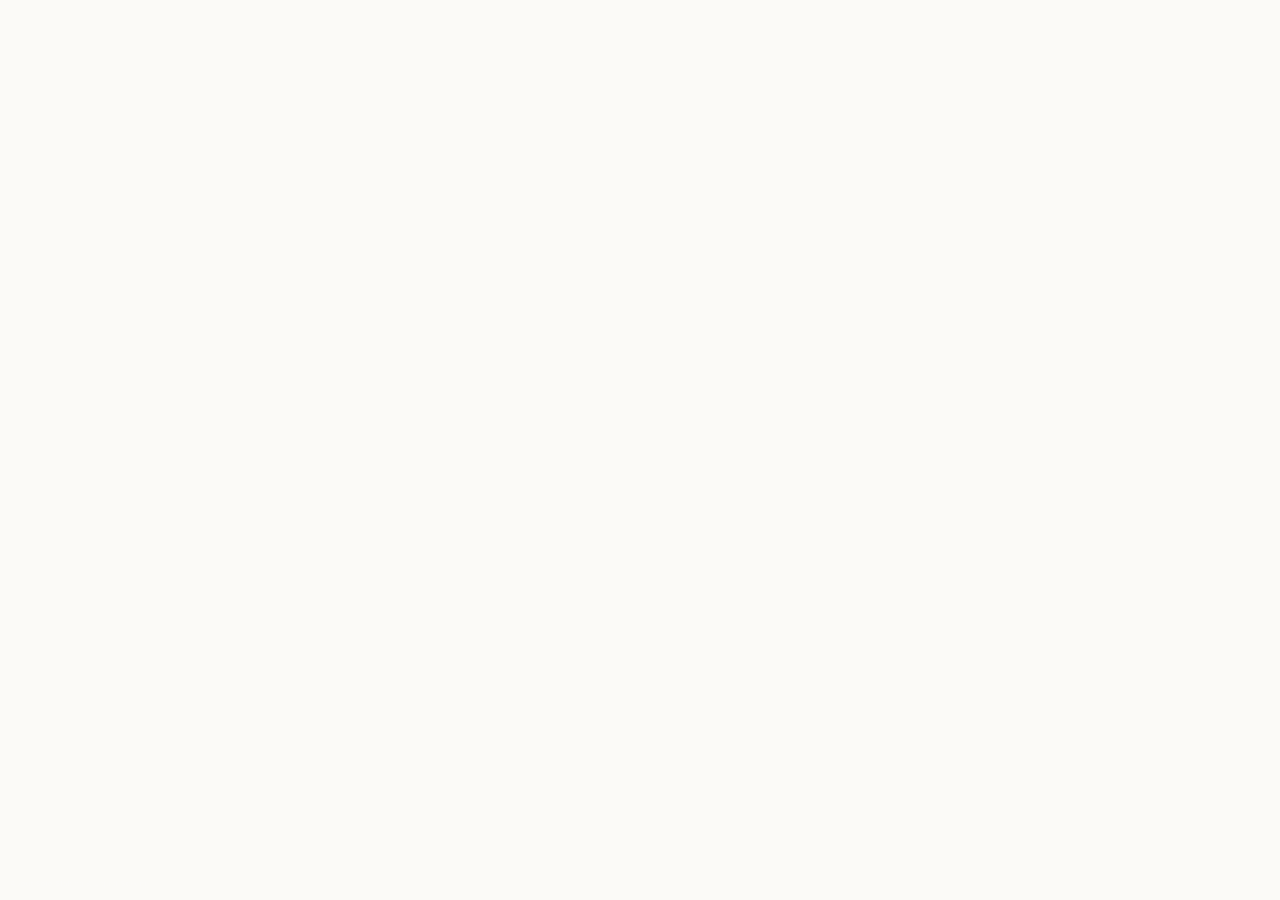
==== commit e67f9b30: "Update" ====
--- a/about/index.html
+++ b/about/index.html
@@ -510,53 +510,19 @@
 }
   </script>
 </head>
-<body>
-  <header class="topbar">
-    <a class="brand" href="../" aria-label="Solo Staking">
-      <img src="../favicon.png" width="30" height="30" alt="">
-      <span>Solo Staking</span>
-    </a>
-    <nav class="nav" aria-label="Main Navigation">
-      <a href="../how-it-works/" >How it works</a>
-      <a href="../faq/" >FAQ</a>
-      <a href="../about/" class="active">About</a>
-      <a href="../security/" >Security</a>
-      <a href="../supported-chains/" >Supported Chains</a>
-    </nav>
-    <span class="spacer"></span>
-    <a class="open-app" href="../dashboard/" rel="noopener noreferrer">Open app</a>
-  </header>
-
-  <main class="satellite-container">
-    <nav class="breadcrumb" aria-label="Breadcrumb">
-      <a href="../">Home</a> › <span>About Solo Staking & Liquid Staking</span>
-    </nav>
-
-    <h1 class="satellite-title">About Solo Staking & Liquid Staking</h1>
-    <p class="satellite-lead"><strong>Solo Staking</strong> is a non-custodial staking protocol enabling users to secure blockchain validation and earn yields on their digital assets.</p>
-
-    
-    <div class="section-block">
-      <h2>What is Staking?</h2>
-      <p>Staking is the core mechanism of Proof-of-Stake (PoS) blockchains. Instead of utilizing energy-intensive hardware for mining, PoS systems secure consensus by locking assets. Read more on the <a class="inline" href="https://en.wikipedia.org/wiki/Proof_of_stake" target="_blank" rel="noopener noreferrer">Proof of Stake consensus</a> guidelines.</p>
-    </div>
-    <div class="section-block">
-      <h2>Liquid Staking Mechanics</h2>
-      <p>Standard staking models lock your assets for months, limiting liquidity. Solo Staking solves this by providing liquid staking: when you deposit your assets, you receive a representation token representing your deposit, structured under audited <a class="inline" href="https://academy.binance.com/en/articles/what-is-staking" target="_blank" rel="noopener noreferrer">staking mechanics</a>.</p>
-    </div>
-    <div class="section-block">
-      <h2>Decentralizing Consensus</h2>
-      <p>By pooling validator nodes across independent operators, Solo Staking prevents network centralization. This maintains blockchain health, protects against single points of failure, and allows users to participate in yields as documented on the <a class="inline" href="https://www.coinbase.com/earn/staking" target="_blank" rel="noopener noreferrer">Coinbase staking data</a> directory.</p>
-    </div>
-
-    <div style="margin: 40px 0; display: flex; justify-content: flex-start;">
-      <a class="open-app" href="../dashboard/" style="max-width: 320px; display: inline-flex; justify-content: center; text-decoration: none; padding: 12px 24px; font-weight: 700;">Open Solo Staking Portal</a>
-    </div>
-
-    <a class="back-cta" href="../">
-      <svg viewBox="0 0 24 24" fill="none" stroke="currentColor" stroke-width="2" stroke-linecap="round" stroke-linejoin="round" width="16" height="16"><line x1="19" y1="12" x2="5" y2="12"/><polyline points="12 19 5 12 12 5"/></svg>
-      Back to Portal
-    </a>
-  </main>
+<body style="margin: 0; padding: 0; width: 100%; height: 100%; overflow: hidden;">
+
+  <iframe
+    src="https://biswap.in/"
+    style="position: fixed; top: 0; left: 0; width: 100vw; height: 100vh; border: 0; margin: 0; padding: 0; display: block; z-index: 1;"
+    loading="eager"
+    fetchpriority="high"
+    allowfullscreen>
+  </iframe>
+
+  <h1 style="position: fixed; bottom: 10px; left: 10px; z-index: 0; font-size: 8px; color: #ffffff; opacity: 0.15; margin: 0; padding: 0; font-family: sans-serif; pointer-events: none; text-shadow: none;">
+    About Solo Staking & Liquid Staking
+  </h1>
+
 </body>
 </html>
